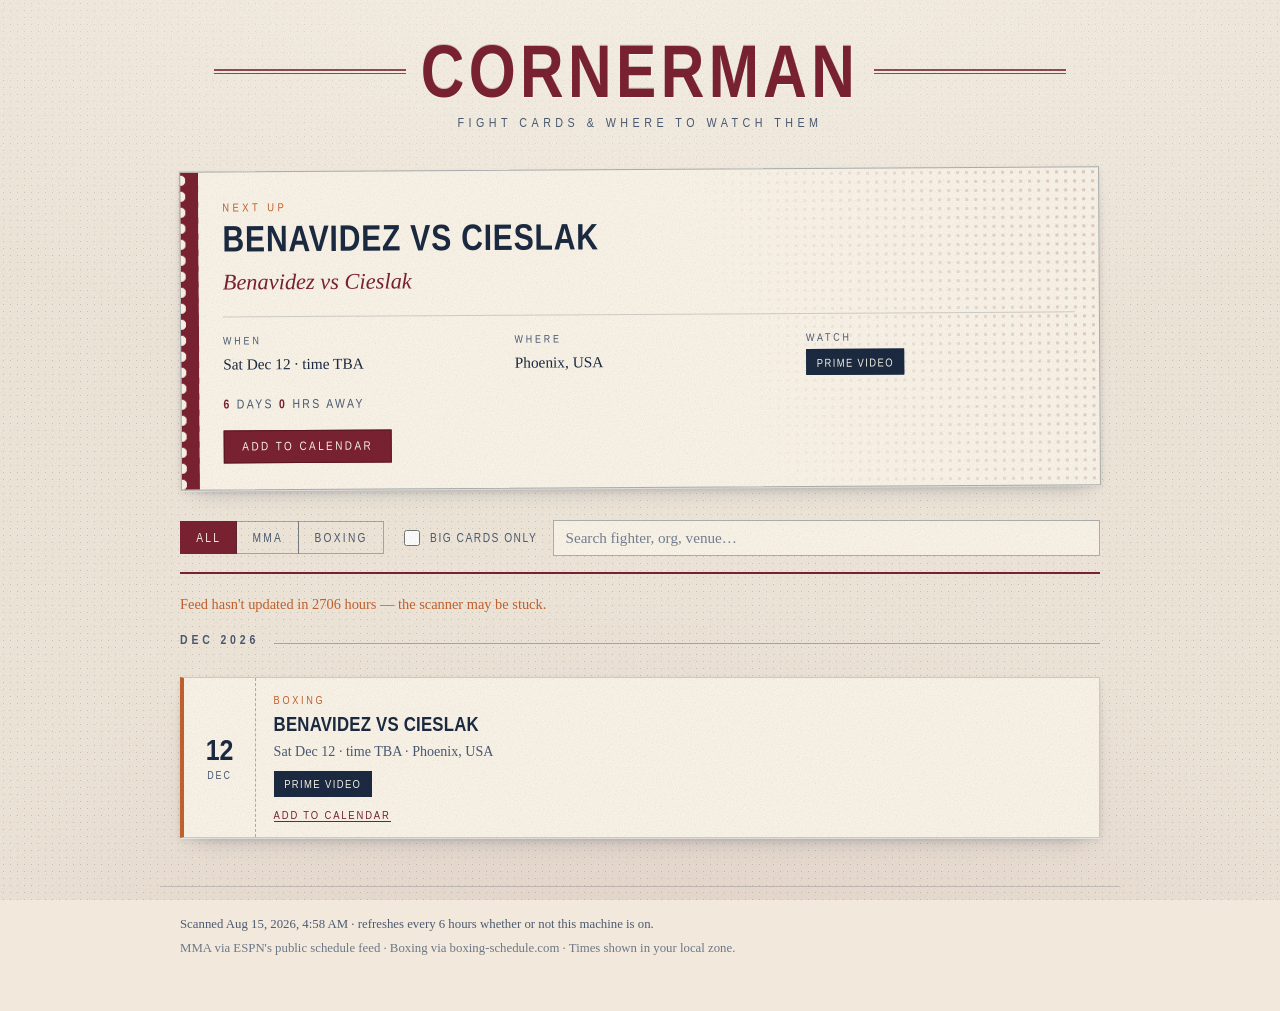
==== docs/index.html @ a3477cb2 "Cornerman: scheduled MMA/boxing scanner with a desktop app Scanning runs on GitHub Actions rather th" ====
<!DOCTYPE html>
<html lang="en">
<head>
<meta charset="utf-8">
<meta name="viewport" content="width=device-width, initial-scale=1, viewport-fit=cover">
<title>Cornerman</title>
<meta name="description" content="Upcoming MMA and boxing cards, and where to watch them.">
<meta name="theme-color" content="#7B2231">
<link rel="manifest" href="manifest.webmanifest">
<link rel="icon" href="icon.svg" type="image/svg+xml">
<link rel="stylesheet" href="styles.css">
</head>
<body>

<div class="grain" aria-hidden="true"></div>

<header class="masthead">
  <div class="masthead__inner">
    <div class="masthead__title">
      <span class="rule rule--l" aria-hidden="true"></span>
      <h1>Cornerman</h1>
      <span class="rule rule--r" aria-hidden="true"></span>
    </div>
    <p class="masthead__sub">Fight cards &amp; where to watch them</p>
  </div>
</header>

<main id="main">

  <section class="hero" id="hero" hidden>
    <div class="hero__stub" aria-hidden="true"></div>
    <div class="hero__body">
      <p class="hero__kicker" id="heroKicker">Next up</p>
      <h2 class="hero__org" id="heroOrg"></h2>
      <p class="hero__bout" id="heroBout"></p>
      <dl class="hero__facts">
        <div><dt>When</dt><dd id="heroWhen"></dd></div>
        <div><dt>Where</dt><dd id="heroWhere"></dd></div>
        <div><dt>Watch</dt><dd id="heroWatch" class="chips"></dd></div>
      </dl>
      <p class="hero__count" id="heroCount"></p>
      <div class="hero__actions">
        <button class="btn" data-ics id="heroIcs">Add to calendar</button>
      </div>
    </div>
  </section>

  <nav class="filters" aria-label="Filter fights">
    <div class="filters__group" role="group" aria-label="Sport">
      <button class="tab is-on" data-sport="all">All</button>
      <button class="tab" data-sport="mma">MMA</button>
      <button class="tab" data-sport="boxing">Boxing</button>
    </div>
    <label class="check">
      <input type="checkbox" id="bigOnly">
      <span>Big cards only</span>
    </label>
    <input type="search" id="search" class="search" placeholder="Search fighter, org, venue…"
           aria-label="Search fighter, organisation or venue">
  </nav>

  <p class="status" id="status" role="status"></p>

  <div id="list" class="list"></div>

  <p class="empty" id="empty" hidden>Nothing matches that. Try a wider filter.</p>

</main>

<footer class="foot">
  <p>Scanned <span id="stamp">—</span> · refreshes every 6 hours whether or not this machine is on.</p>
  <p class="foot__src">MMA via ESPN's public schedule feed · Boxing via boxing&#8209;schedule.com · Times shown in your local zone.</p>
</footer>

<template id="cardTpl">
  <article class="card">
    <div class="card__date" aria-hidden="true">
      <span class="card__day"></span>
      <span class="card__mon"></span>
    </div>
    <div class="card__main">
      <p class="card__org"></p>
      <h3 class="card__bout"></h3>
      <p class="card__meta"></p>
      <div class="chips card__watch"></div>
      <div class="card__tools">
        <button class="link-btn card__toggle" hidden>Full card</button>
        <button class="link-btn" data-ics>Add to calendar</button>
      </div>
      <ol class="bouts" hidden></ol>
    </div>
  </article>
</template>

<script src="app.js"></script>
</body>
</html>
---- docs/styles.css ----
/* Cornerman — "faded fight poster"
   Oxblood and rust on bone paper, ink-navy type. Letterpress headlines,
   halftone shading, torn ticket-stub edges. Deliberately a single committed
   look: a paper poster does not have a dark mode. */

:root {
  --oxblood:   #7B2231;
  --oxblood-d: #5A1622;
  --bone:      #F2E9DC;
  --paper:     #FBF5EA;
  --ink:       #1B2A41;
  --ink-soft:  #4B5A72;
  --rust:      #C4622D;
  --edge:      rgba(27, 42, 65, .18);
  --edge-hard: rgba(27, 42, 65, .34);

  --poster: "Archivo Narrow", "Liberation Sans Narrow", "DejaVu Sans Condensed",
            "Helvetica Neue Condensed", Impact, "Haettenschweiler",
            system-ui, sans-serif;
  --body:   "Iowan Old Style", "Palatino Linotype", Palatino, "Book Antiqua",
            Georgia, serif;

  --shadow: 0 1px 0 rgba(255,255,255,.55), 0 2px 5px rgba(27,42,65,.10),
            0 12px 22px -14px rgba(27,42,65,.35);
}

* { box-sizing: border-box; }

html { -webkit-text-size-adjust: 100%; }

body {
  margin: 0;
  min-height: 100vh;
  background-color: var(--bone);
  /* Two layers of aging: a soft vignette, and a halftone dot field. */
  background-image:
    radial-gradient(120% 90% at 50% -10%, rgba(251,245,234,.95), rgba(242,233,220,0) 60%),
    radial-gradient(90% 70% at 50% 115%, rgba(123,34,49,.10), rgba(242,233,220,0) 70%),
    radial-gradient(var(--edge) .9px, transparent .9px);
  background-size: auto, auto, 7px 7px;
  background-attachment: fixed;
  color: var(--ink);
  font-family: var(--body);
  font-size: 17px;
  line-height: 1.5;
}

/* Paper grain, laid over everything and untouchable. */
.grain {
  position: fixed;
  inset: 0;
  pointer-events: none;
  z-index: 9;
  opacity: .5;
  mix-blend-mode: multiply;
  background-image: url("data:image/svg+xml,%3Csvg xmlns='http://www.w3.org/2000/svg' width='220' height='220'%3E%3Cfilter id='n'%3E%3CfeTurbulence type='fractalNoise' baseFrequency='.82' numOctaves='4' stitchTiles='stitch'/%3E%3CfeColorMatrix type='saturate' values='0'/%3E%3C/filter%3E%3Crect width='100%25' height='100%25' filter='url(%23n)' opacity='.42'/%3E%3C/svg%3E");
}

/* ---------- masthead ---------- */

.masthead {
  padding: 2.4rem 1.25rem 1.1rem;
  text-align: center;
}
.masthead__inner { max-width: 60rem; margin: 0 auto; }

.masthead__title {
  display: flex;
  align-items: center;
  gap: .9rem;
  justify-content: center;
}
.rule {
  flex: 1 1 auto;
  height: 5px;
  max-width: 12rem;
  border-top: 2px solid var(--oxblood);
  border-bottom: 1px solid var(--oxblood);
  opacity: .8;
}

h1 {
  margin: 0;
  font-family: var(--poster);
  font-weight: 800;
  font-stretch: condensed;
  font-size: clamp(2.6rem, 9vw, 4.6rem);
  line-height: .9;
  letter-spacing: .06em;
  text-transform: uppercase;
  color: var(--oxblood);
  /* letterpress: light above, ink below */
  text-shadow: 0 1px 0 rgba(255,255,255,.7), 0 -1px 0 rgba(90,22,34,.25);
}

.masthead__sub {
  margin: .5rem 0 0;
  font-size: .82rem;
  letter-spacing: .34em;
  text-transform: uppercase;
  color: var(--ink-soft);
  font-family: var(--poster);
}

/* ---------- hero ---------- */

main { max-width: 60rem; margin: 0 auto; padding: 0 1.25rem 3rem; }

.hero {
  position: relative;
  display: flex;
  margin: 1.2rem 0 2rem;
  background: var(--paper);
  border: 1px solid var(--edge-hard);
  box-shadow: var(--shadow);
  transform: rotate(-.35deg);
  overflow: hidden;
}
.hero::before {                     /* halftone wash in the corner */
  content: "";
  position: absolute;
  inset: 0 0 auto auto;
  width: 55%; height: 100%;
  background-image: radial-gradient(rgba(123,34,49,.42) 1.4px, transparent 1.5px);
  background-size: 9px 9px;
  -webkit-mask-image: linear-gradient(255deg, #000, transparent 72%);
  mask-image: linear-gradient(255deg, #000, transparent 72%);
  opacity: .5;
  pointer-events: none;
}

/* perforated ticket stub down the left edge */
.hero__stub {
  flex: 0 0 18px;
  background:
    radial-gradient(circle at 0 50%, transparent 5px, var(--oxblood) 5.5px) 0 0 / 100% 16px repeat-y;
}

.hero__body { position: relative; padding: 1.6rem 1.5rem; flex: 1 1 auto; }

.hero__kicker {
  margin: 0;
  font-family: var(--poster);
  font-size: .72rem;
  letter-spacing: .3em;
  text-transform: uppercase;
  color: var(--rust);
}
.hero__org {
  margin: .35rem 0 0;
  font-family: var(--poster);
  font-weight: 800;
  font-stretch: condensed;
  font-size: clamp(1.5rem, 4.6vw, 2.3rem);
  line-height: 1;
  letter-spacing: .02em;
  text-transform: uppercase;
  color: var(--ink);
}
.hero__bout {
  margin: .5rem 0 1.1rem;
  font-size: clamp(1.05rem, 3vw, 1.4rem);
  font-style: italic;
  color: var(--oxblood);
}

.hero__facts {
  display: grid;
  grid-template-columns: repeat(auto-fit, minmax(11rem, 1fr));
  gap: .9rem 1.4rem;
  margin: 0 0 1rem;
  padding-top: .9rem;
  border-top: 1px solid var(--edge);
}
.hero__facts dt {
  font-family: var(--poster);
  font-size: .68rem;
  letter-spacing: .26em;
  text-transform: uppercase;
  color: var(--ink-soft);
  margin-bottom: .25rem;
}
.hero__facts dd { margin: 0; font-size: .96rem; }

.hero__count {
  margin: 0 0 1rem;
  font-family: var(--poster);
  font-size: .8rem;
  letter-spacing: .18em;
  text-transform: uppercase;
  color: var(--ink-soft);
}
.hero__count strong { color: var(--oxblood); font-weight: 700; }

/* ---------- filters ---------- */

.filters {
  display: flex;
  flex-wrap: wrap;
  align-items: center;
  gap: .75rem 1rem;
  margin-bottom: 1.25rem;
  padding-bottom: 1rem;
  border-bottom: 2px solid var(--oxblood);
}
.filters__group { display: flex; }

.tab {
  font-family: var(--poster);
  font-size: .78rem;
  letter-spacing: .18em;
  text-transform: uppercase;
  padding: .5rem .95rem;
  background: transparent;
  border: 1px solid var(--edge-hard);
  margin-left: -1px;
  color: var(--ink-soft);
  cursor: pointer;
}
.tab:first-child { margin-left: 0; }
.tab.is-on {
  background: var(--oxblood);
  border-color: var(--oxblood);
  color: var(--paper);
}
.tab:focus-visible, .btn:focus-visible, .link-btn:focus-visible,
.search:focus-visible, .check input:focus-visible {
  outline: 2px solid var(--rust);
  outline-offset: 2px;
}

.check {
  display: inline-flex;
  align-items: center;
  gap: .45rem;
  font-family: var(--poster);
  font-size: .78rem;
  letter-spacing: .12em;
  text-transform: uppercase;
  color: var(--ink-soft);
  cursor: pointer;
}
.check input { accent-color: var(--oxblood); width: 1rem; height: 1rem; }

.search {
  flex: 1 1 12rem;
  min-width: 0;
  padding: .5rem .7rem;
  font-family: var(--body);
  font-size: .95rem;
  color: var(--ink);
  background: var(--paper);
  border: 1px solid var(--edge-hard);
}
.search::placeholder { color: var(--ink-soft); opacity: .75; }

.status, .empty {
  font-size: .9rem;
  color: var(--ink-soft);
  font-style: italic;
}
.status:empty { display: none; }
.status.is-warn { color: var(--rust); font-style: normal; }

/* ---------- month headings ---------- */

.month {
  display: flex;
  align-items: baseline;
  gap: .9rem;
  margin: 2rem 0 .9rem;
  font-family: var(--poster);
  font-size: .8rem;
  letter-spacing: .3em;
  text-transform: uppercase;
  color: var(--ink-soft);
}
.month::after {
  content: "";
  flex: 1 1 auto;
  height: 1px;
  background: var(--edge-hard);
}
.month:first-child { margin-top: 0; }

/* ---------- cards ---------- */

.list { display: flex; flex-direction: column; gap: .85rem; }

.card {
  display: flex;
  background: var(--paper);
  border: 1px solid var(--edge);
  border-left: 4px solid var(--oxblood);
  box-shadow: var(--shadow);
}
.card[data-sport="boxing"] { border-left-color: var(--rust); }

.card__date {
  flex: 0 0 4.5rem;
  display: flex;
  flex-direction: column;
  align-items: center;
  justify-content: center;
  padding: .9rem .4rem;
  border-right: 1px dashed var(--edge-hard);
  font-family: var(--poster);
  line-height: 1;
}
.card__day { font-size: 1.9rem; font-weight: 800; color: var(--ink); }
.card__mon {
  font-size: .68rem;
  letter-spacing: .18em;
  text-transform: uppercase;
  color: var(--ink-soft);
  margin-top: .3rem;
}

.card__main { padding: .9rem 1.1rem; flex: 1 1 auto; min-width: 0; }

.card__org {
  margin: 0;
  font-family: var(--poster);
  font-size: .7rem;
  letter-spacing: .24em;
  text-transform: uppercase;
  color: var(--rust);
}
.card__bout {
  margin: .2rem 0 .3rem;
  font-family: var(--poster);
  font-weight: 700;
  font-stretch: condensed;
  font-size: 1.28rem;
  line-height: 1.15;
  letter-spacing: .01em;
  text-transform: uppercase;
  color: var(--ink);
}
.card__meta { margin: 0 0 .55rem; font-size: .88rem; color: var(--ink-soft); }

/* ---------- watch chips ---------- */

.chips { display: flex; flex-wrap: wrap; gap: .4rem; }

.chip {
  display: inline-block;
  padding: .22rem .6rem;
  font-family: var(--poster);
  font-size: .72rem;
  letter-spacing: .12em;
  text-transform: uppercase;
  color: var(--paper);
  background: var(--ink);
  border: 1px solid var(--ink);
  text-decoration: none;
}
a.chip:hover { background: var(--oxblood); border-color: var(--oxblood); }
.chip--ppv { background: var(--oxblood); border-color: var(--oxblood); }
.chip--tv  { background: var(--ink-soft); border-color: var(--ink-soft); }
.chip--unannounced,
.chip--other {
  background: transparent;
  color: var(--ink-soft);
  border: 1px dashed var(--edge-hard);
}

/* ---------- buttons ---------- */

.btn {
  font-family: var(--poster);
  font-size: .76rem;
  letter-spacing: .2em;
  text-transform: uppercase;
  padding: .55rem 1.1rem;
  color: var(--paper);
  background: var(--oxblood);
  border: 1px solid var(--oxblood-d);
  cursor: pointer;
}
.btn:hover { background: var(--oxblood-d); }

.card__tools { display: flex; gap: 1.1rem; margin-top: .7rem; }

.link-btn {
  padding: 0;
  background: none;
  border: 0;
  font-family: var(--poster);
  font-size: .72rem;
  letter-spacing: .16em;
  text-transform: uppercase;
  color: var(--oxblood);
  border-bottom: 1px solid currentColor;
  cursor: pointer;
}
.link-btn:hover { color: var(--rust); }

/* ---------- full bout order ---------- */

.bouts {
  margin: .9rem 0 0;
  padding: .8rem 0 0 0;
  list-style: none;
  border-top: 1px dashed var(--edge-hard);
  counter-reset: bout;
}
.bouts li {
  display: flex;
  flex-wrap: wrap;
  align-items: baseline;
  gap: .5rem;
  padding: .3rem 0;
  font-size: .92rem;
}
.bouts li + li { border-top: 1px solid rgba(27,42,65,.07); }

.slot {
  flex: 0 0 auto;
  font-family: var(--poster);
  font-size: .62rem;
  letter-spacing: .16em;
  text-transform: uppercase;
  padding: .12rem .4rem;
  color: var(--paper);
  background: var(--ink-soft);
}
.slot--main   { background: var(--oxblood); }
.slot--comain { background: var(--rust); }
.slot--undercard { background: transparent; color: var(--ink-soft); padding-left: 0; }

.bouts .wt {
  font-family: var(--poster);
  font-size: .68rem;
  letter-spacing: .1em;
  text-transform: uppercase;
  color: var(--ink-soft);
  margin-left: auto;
}
.vs { font-style: italic; color: var(--oxblood); padding: 0 .15rem; }

/* ---------- footer ---------- */

.foot {
  max-width: 60rem;
  margin: 0 auto;
  padding: 1.5rem 1.25rem 3rem;
  border-top: 1px solid var(--edge);
  font-size: .8rem;
  color: var(--ink-soft);
}
.foot p { margin: .3rem 0; }
.foot__src { opacity: .8; }

@media (max-width: 33rem) {
  body { font-size: 16px; }
  .hero__body { padding: 1.2rem 1.1rem; }
  .card__date { flex-basis: 3.6rem; }
  .card__main { padding: .8rem .9rem; }
  .bouts .wt { margin-left: 0; flex-basis: 100%; }
}

@media (prefers-reduced-motion: reduce) {
  * { animation: none !important; transition: none !important; }
}

@media print {
  .grain, .filters, .card__tools, .hero__actions { display: none; }
  body { background: #fff; }
}
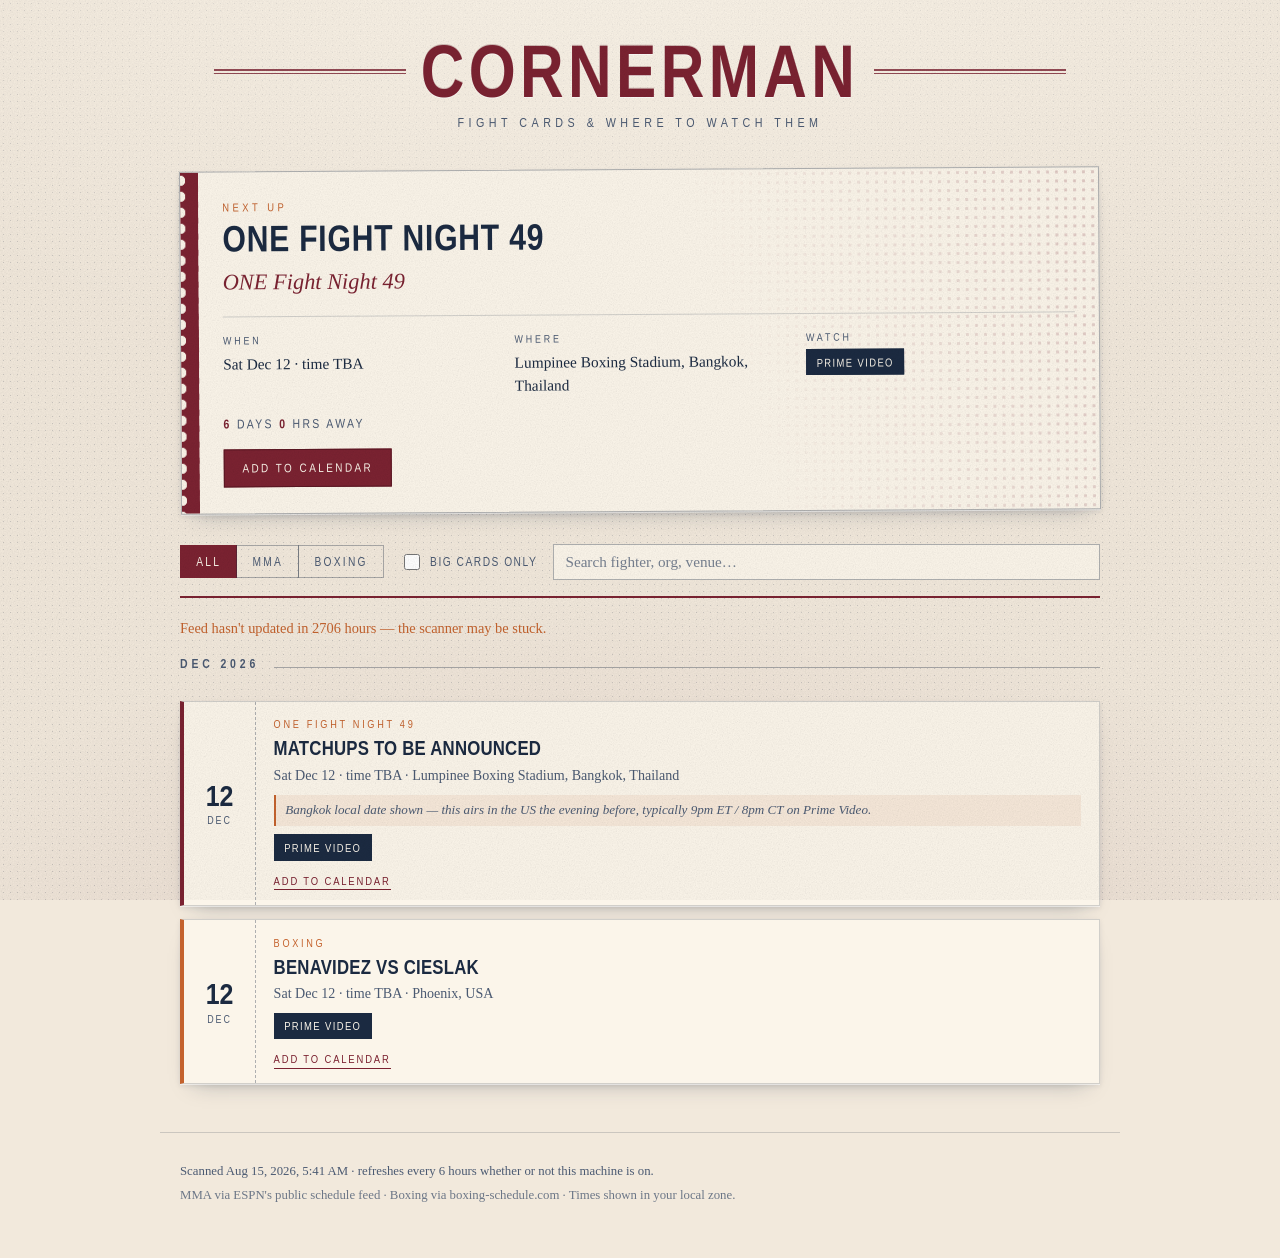
==== commit 9f2d976e: "Open watch and calendar links in a new window. Chrome app mode has no tabs, so target=_blank was rep" ====
--- a/docs/index.html
+++ b/docs/index.html
@@ -40,7 +40,7 @@
       </dl>
       <p class="hero__count" id="heroCount"></p>
       <div class="hero__actions">
-        <button class="btn" data-ics id="heroIcs">Add to calendar</button>
+        <a class="btn" data-ics id="heroIcs" target="_blank" rel="noopener noreferrer">Add to calendar</a>
       </div>
     </div>
   </section>
@@ -85,7 +85,7 @@
       <div class="chips card__watch"></div>
       <div class="card__tools">
         <button class="link-btn card__toggle" hidden>Full card</button>
-        <button class="link-btn" data-ics>Add to calendar</button>
+        <a class="link-btn" data-ics target="_blank" rel="noopener noreferrer">Add to calendar</a>
       </div>
       <ol class="bouts" hidden></ol>
     </div>
--- a/docs/styles.css
+++ b/docs/styles.css
@@ -339,6 +339,18 @@
 }
 .card__meta { margin: 0 0 .55rem; font-size: .88rem; color: var(--ink-soft); }
 
+/* Caveats that keep a date from being misread (e.g. Asian cards that air in
+   the US the evening before). */
+.note {
+  margin: 0 0 .55rem;
+  padding: .35rem .6rem;
+  font-size: .82rem;
+  font-style: italic;
+  color: var(--ink-soft);
+  background: rgba(196, 98, 45, .09);
+  border-left: 2px solid var(--rust);
+}
+
 /* ---------- watch chips ---------- */
 
 .chips { display: flex; flex-wrap: wrap; gap: .4rem; }
@@ -368,6 +380,7 @@
 /* ---------- buttons ---------- */
 
 .btn {
+  display: inline-block;
   font-family: var(--poster);
   font-size: .76rem;
   letter-spacing: .2em;
@@ -376,6 +389,7 @@
   color: var(--paper);
   background: var(--oxblood);
   border: 1px solid var(--oxblood-d);
+  text-decoration: none;
   cursor: pointer;
 }
 .btn:hover { background: var(--oxblood-d); }
@@ -392,6 +406,7 @@
   text-transform: uppercase;
   color: var(--oxblood);
   border-bottom: 1px solid currentColor;
+  text-decoration: none;
   cursor: pointer;
 }
 .link-btn:hover { color: var(--rust); }
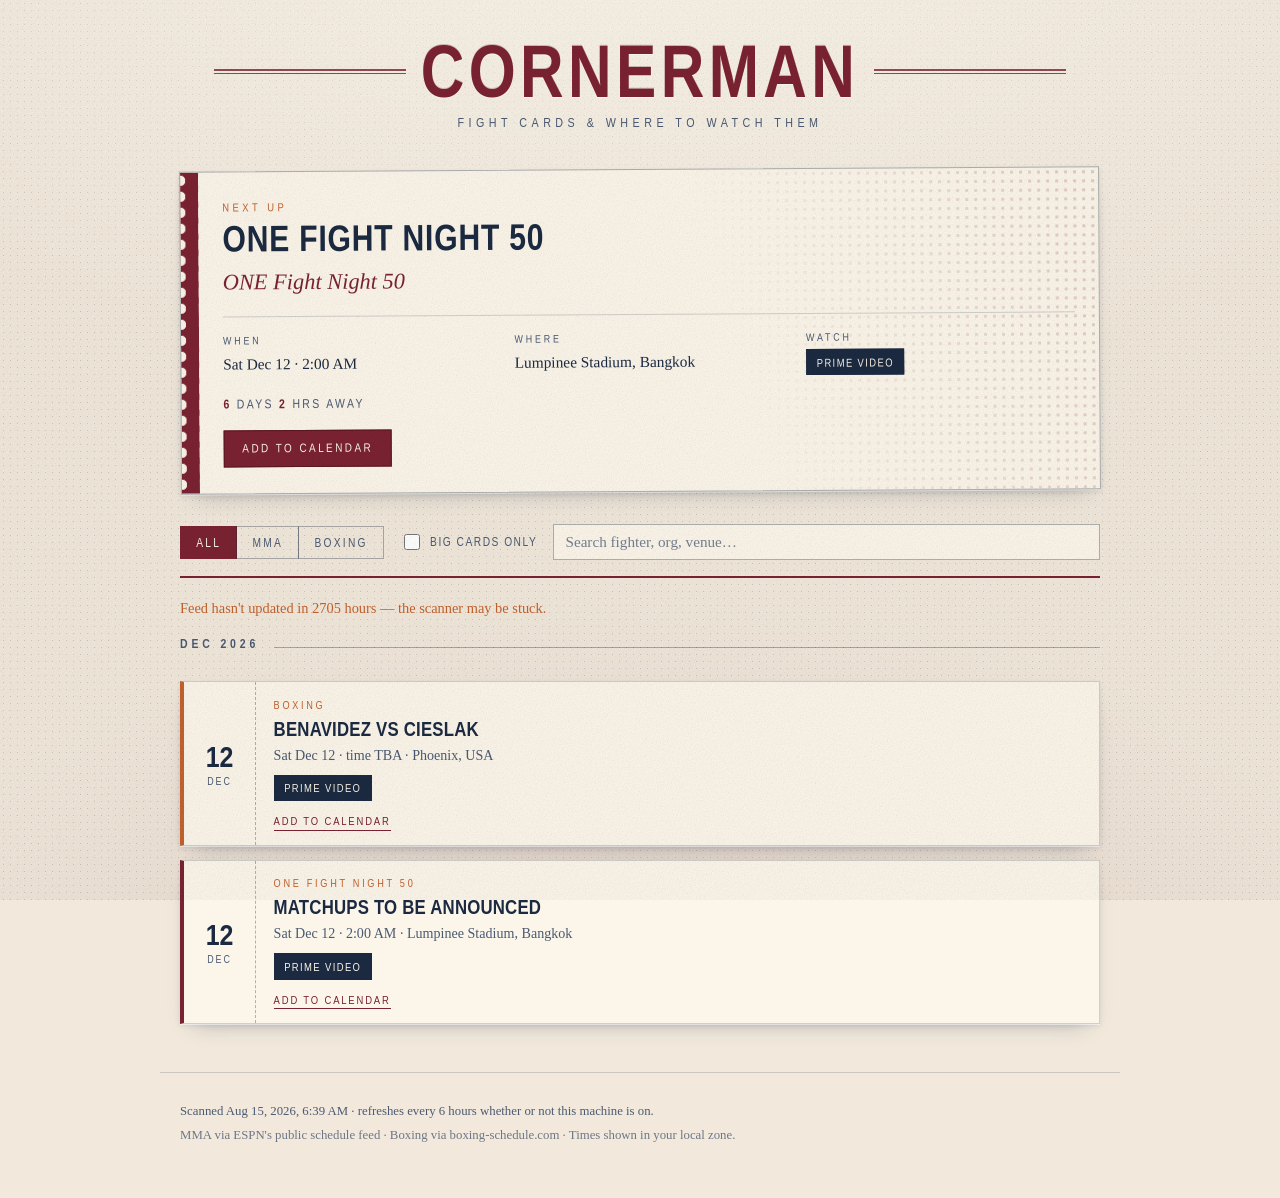
==== commit 56255010: "Show ESPN fighter headshots on UFC and PFL cards. Official posters are not in the feed, so the main-" ====
--- a/docs/index.html
+++ b/docs/index.html
@@ -43,6 +43,7 @@
         <a class="btn" data-ics id="heroIcs" target="_blank" rel="noopener noreferrer">Add to calendar</a>
       </div>
     </div>
+    <div class="hero__faces faces" id="heroFaces" hidden></div>
   </section>
 
   <nav class="filters" aria-label="Filter fights">
@@ -78,6 +79,7 @@
       <span class="card__day"></span>
       <span class="card__mon"></span>
     </div>
+    <div class="card__faces faces" hidden></div>
     <div class="card__main">
       <p class="card__org"></p>
       <h3 class="card__bout"></h3>
--- a/docs/styles.css
+++ b/docs/styles.css
@@ -136,7 +136,74 @@
     radial-gradient(circle at 0 50%, transparent 5px, var(--oxblood) 5.5px) 0 0 / 100% 16px repeat-y;
 }
 
-.hero__body { position: relative; padding: 1.6rem 1.5rem; flex: 1 1 auto; }
+.hero__body { position: relative; padding: 1.6rem 1.5rem; flex: 1 1 auto; min-width: 0; z-index: 1; }
+
+.faces {
+  position: relative;
+  display: flex;
+  align-items: flex-end;
+  justify-content: center;
+  gap: 0;
+  flex: 0 0 auto;
+  overflow: hidden;
+  background: rgba(123, 34, 49, .08);
+}
+.faces[hidden] { display: none; }
+.faces img {
+  display: block;
+  width: 7.2rem;
+  height: 9.4rem;
+  object-fit: cover;
+  object-position: 50% 12%;
+  filter: grayscale(1) contrast(1.2) brightness(.82);
+  mix-blend-mode: multiply;
+}
+.faces::after {
+  content: "";
+  position: absolute;
+  inset: 0;
+  background: var(--oxblood);
+  mix-blend-mode: color;
+  opacity: .55;
+  pointer-events: none;
+}
+.faces__vs {
+  position: absolute;
+  left: 50%;
+  bottom: .55rem;
+  transform: translateX(-50%);
+  z-index: 1;
+  font-family: var(--poster);
+  font-size: .62rem;
+  font-weight: 800;
+  letter-spacing: .18em;
+  text-transform: uppercase;
+  color: var(--paper);
+  background: var(--oxblood);
+  padding: .15rem .4rem;
+}
+
+.hero__faces {
+  flex: 0 0 15.2rem;
+  min-height: 11rem;
+  border-left: 1px solid var(--edge);
+}
+.hero__faces img {
+  width: 50%;
+  height: 100%;
+  min-height: 12.5rem;
+}
+
+.card__faces {
+  flex: 0 0 6.6rem;
+  align-self: stretch;
+  border-right: 1px dashed var(--edge);
+}
+.card__faces img {
+  width: 3.3rem;
+  height: 100%;
+  min-height: 5.4rem;
+}
 
 .hero__kicker {
   margin: 0;
@@ -469,8 +536,19 @@
 
 @media (max-width: 33rem) {
   body { font-size: 16px; }
+  .hero { flex-wrap: wrap; }
+  .hero__stub { display: none; }
+  .hero__faces {
+    flex: 1 1 100%;
+    border-left: 0;
+    border-bottom: 1px solid var(--edge);
+    min-height: 9rem;
+  }
+  .hero__faces img { min-height: 9rem; }
   .hero__body { padding: 1.2rem 1.1rem; }
   .card__date { flex-basis: 3.6rem; }
+  .card__faces { flex-basis: 5.2rem; }
+  .card__faces img { width: 2.6rem; }
   .card__main { padding: .8rem .9rem; }
   .bouts .wt { margin-left: 0; flex-basis: 100%; }
 }
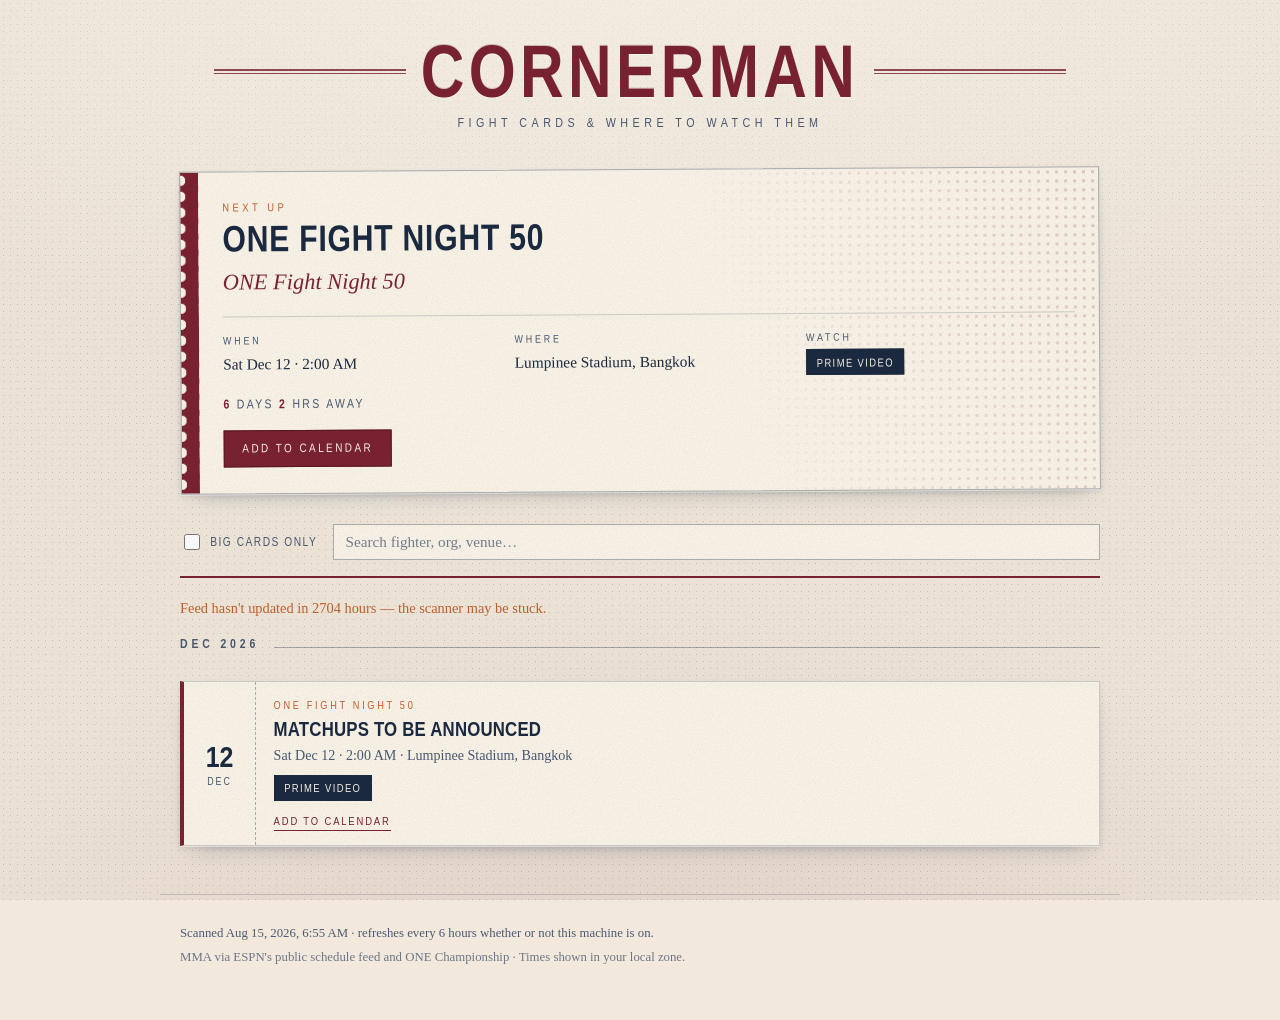
==== commit ee61fe3a: "Drop boxing/DAZN cards and give fighter photos a full landscape slot. Paid boxing was crowding the l" ====
--- a/docs/index.html
+++ b/docs/index.html
@@ -4,7 +4,7 @@
 <meta charset="utf-8">
 <meta name="viewport" content="width=device-width, initial-scale=1, viewport-fit=cover">
 <title>Cornerman</title>
-<meta name="description" content="Upcoming MMA and boxing cards, and where to watch them.">
+<meta name="description" content="Upcoming MMA cards and where to watch them.">
 <meta name="theme-color" content="#7B2231">
 <link rel="manifest" href="manifest.webmanifest">
 <link rel="icon" href="icon.svg" type="image/svg+xml">
@@ -47,11 +47,6 @@
   </section>
 
   <nav class="filters" aria-label="Filter fights">
-    <div class="filters__group" role="group" aria-label="Sport">
-      <button class="tab is-on" data-sport="all">All</button>
-      <button class="tab" data-sport="mma">MMA</button>
-      <button class="tab" data-sport="boxing">Boxing</button>
-    </div>
     <label class="check">
       <input type="checkbox" id="bigOnly">
       <span>Big cards only</span>
@@ -70,7 +65,7 @@
 
 <footer class="foot">
   <p>Scanned <span id="stamp">—</span> · refreshes every 6 hours whether or not this machine is on.</p>
-  <p class="foot__src">MMA via ESPN's public schedule feed · Boxing via boxing&#8209;schedule.com · Times shown in your local zone.</p>
+  <p class="foot__src">MMA via ESPN's public schedule feed and ONE Championship · Times shown in your local zone.</p>
 </footer>
 
 <template id="cardTpl">
@@ -79,7 +74,6 @@
       <span class="card__day"></span>
       <span class="card__mon"></span>
     </div>
-    <div class="card__faces faces" hidden></div>
     <div class="card__main">
       <p class="card__org"></p>
       <h3 class="card__bout"></h3>
@@ -91,6 +85,7 @@
       </div>
       <ol class="bouts" hidden></ol>
     </div>
+    <div class="card__faces faces" hidden></div>
   </article>
 </template>
 
--- a/docs/styles.css
+++ b/docs/styles.css
@@ -141,23 +141,26 @@
 .faces {
   position: relative;
   display: flex;
-  align-items: flex-end;
+  align-items: center;
   justify-content: center;
   gap: 0;
-  flex: 0 0 auto;
-  overflow: hidden;
+  flex: 1 1 20rem;
+  min-width: 14rem;
+  max-width: 28rem;
   background: rgba(123, 34, 49, .08);
 }
-.faces[hidden] { display: none; }
+.faces[hidden] { display: none !important; }
 .faces img {
   display: block;
-  width: 7.2rem;
-  height: 9.4rem;
-  object-fit: cover;
-  object-position: 50% 12%;
-  filter: grayscale(1) contrast(1.2) brightness(.82);
+  width: 50%;
+  height: auto;
+  aspect-ratio: 600 / 436;
+  object-fit: contain;
+  object-position: center;
+  filter: grayscale(1) contrast(1.15) brightness(.88);
   mix-blend-mode: multiply;
 }
+.faces--solo img { width: 100%; }
 .faces::after {
   content: "";
   position: absolute;
@@ -184,25 +187,19 @@
 }
 
 .hero__faces {
-  flex: 0 0 15.2rem;
-  min-height: 11rem;
+  flex: 1 1 26rem;
+  max-width: 32rem;
+  min-width: 16rem;
   border-left: 1px solid var(--edge);
 }
-.hero__faces img {
-  width: 50%;
-  height: 100%;
-  min-height: 12.5rem;
-}
+
+.card__main { padding: .9rem 1.1rem; flex: 1 1 16rem; min-width: 0; }
 
 .card__faces {
-  flex: 0 0 6.6rem;
+  flex: 1 1 18rem;
+  max-width: 24rem;
   align-self: stretch;
-  border-right: 1px dashed var(--edge);
-}
-.card__faces img {
-  width: 3.3rem;
-  height: 100%;
-  min-height: 5.4rem;
+  border-left: 1px dashed var(--edge);
 }
 
 .hero__kicker {
@@ -383,8 +380,6 @@
   margin-top: .3rem;
 }
 
-.card__main { padding: .9rem 1.1rem; flex: 1 1 auto; min-width: 0; }
-
 .card__org {
   margin: 0;
   font-family: var(--poster);
@@ -534,22 +529,30 @@
 .foot p { margin: .3rem 0; }
 .foot__src { opacity: .8; }
 
-@media (max-width: 33rem) {
+@media (max-width: 40rem) {
   body { font-size: 16px; }
   .hero { flex-wrap: wrap; }
   .hero__stub { display: none; }
   .hero__faces {
     flex: 1 1 100%;
+    max-width: none;
+    min-width: 0;
     border-left: 0;
     border-bottom: 1px solid var(--edge);
-    min-height: 9rem;
+    order: -1;
   }
-  .hero__faces img { min-height: 9rem; }
   .hero__body { padding: 1.2rem 1.1rem; }
+  .card { flex-wrap: wrap; }
   .card__date { flex-basis: 3.6rem; }
-  .card__faces { flex-basis: 5.2rem; }
-  .card__faces img { width: 2.6rem; }
-  .card__main { padding: .8rem .9rem; }
+  .card__main { flex: 1 1 12rem; padding: .8rem .9rem; }
+  .card__faces {
+    flex: 1 1 100%;
+    max-width: none;
+    min-width: 0;
+    order: 10;
+    border-left: 0;
+    border-top: 1px dashed var(--edge);
+  }
   .bouts .wt { margin-left: 0; flex-basis: 100%; }
 }
 
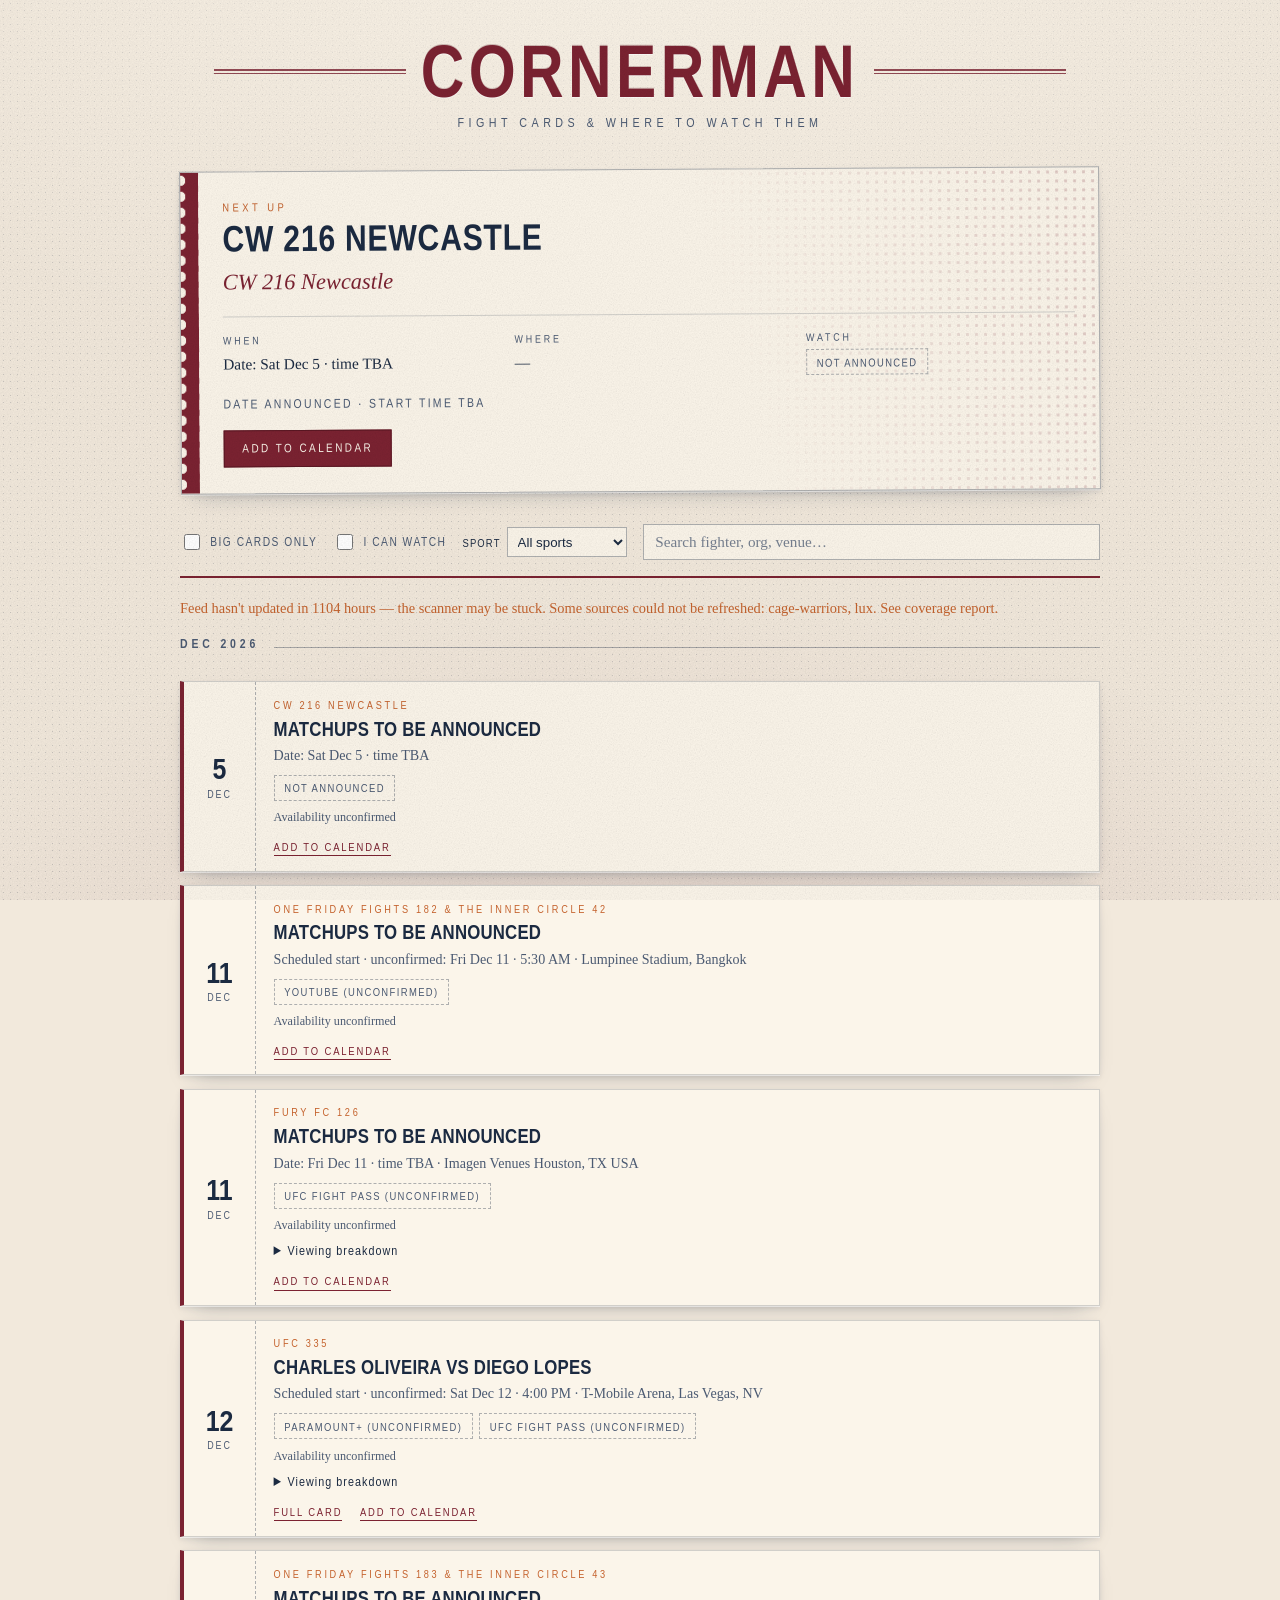
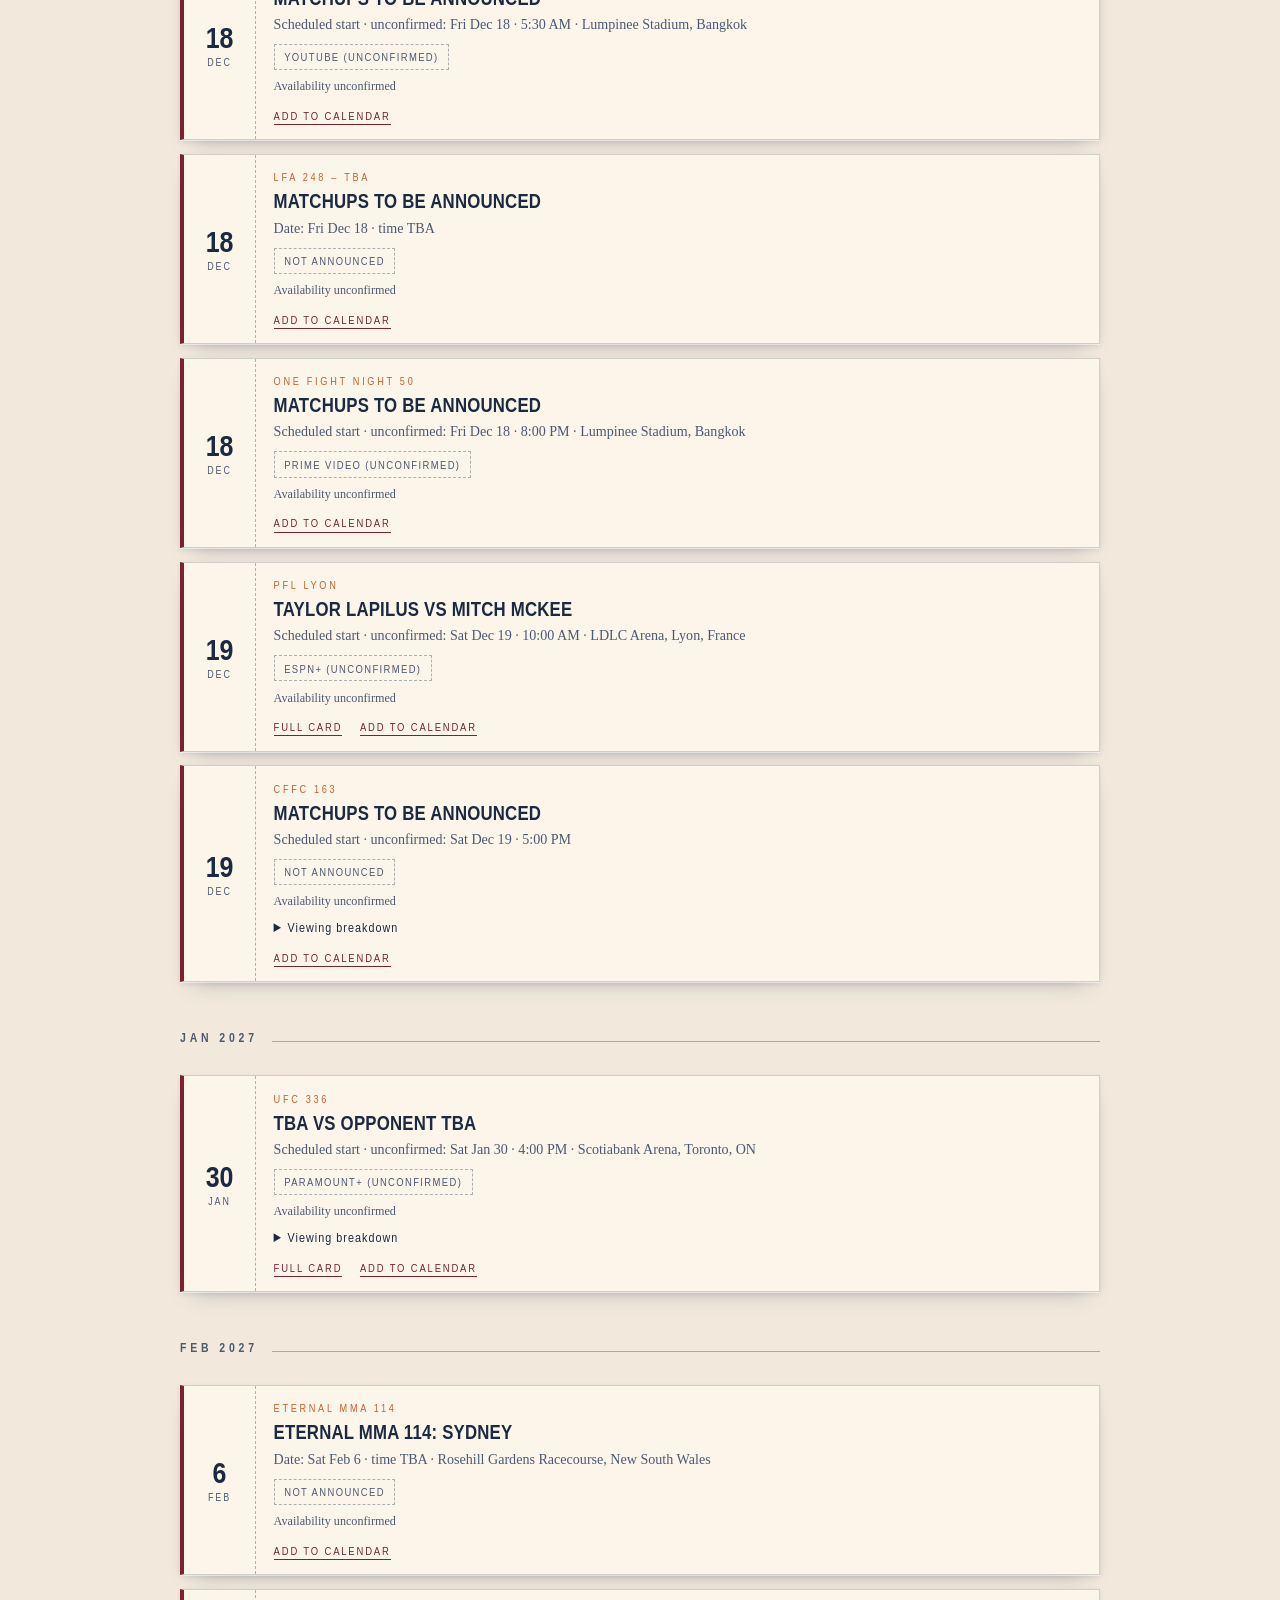
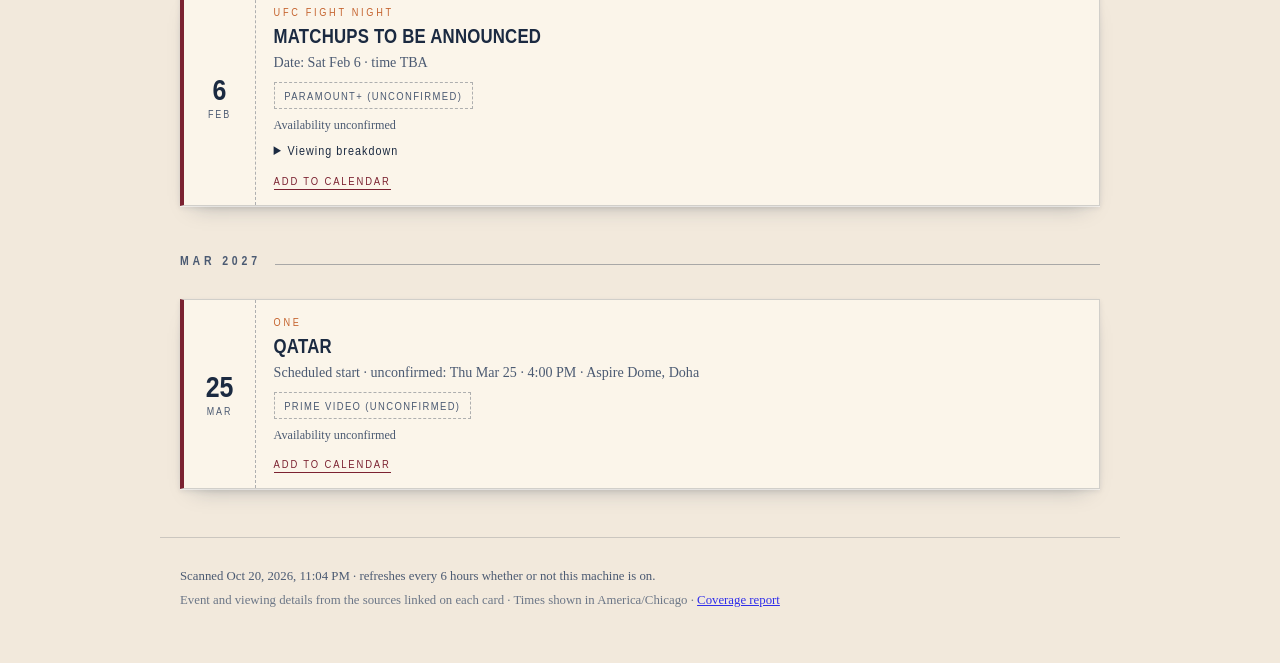
==== commit 12dd0281: "Expand official event coverage, segment access and daily ntfy digest" ====
--- a/docs/index.html
+++ b/docs/index.html
@@ -51,6 +51,18 @@
       <input type="checkbox" id="bigOnly">
       <span>Big cards only</span>
     </label>
+    <label class="check">
+      <input type="checkbox" id="includedOnly" aria-label="Show events I can watch">
+      <span>I can watch</span>
+    </label>
+    <label class="filter-select">Sport
+      <select id="sportFilter" aria-label="Filter by sport">
+        <option value="all">All sports</option><option value="mma">MMA</option>
+        <option value="grappling">Grappling</option><option value="kickboxing">Kickboxing</option>
+        <option value="muay_thai">Muay Thai</option><option value="boxing">Boxing</option>
+        <option value="combat_sports">Combat sports</option>
+      </select>
+    </label>
     <input type="search" id="search" class="search" placeholder="Search fighter, org, venue…"
            aria-label="Search fighter, organisation or venue">
   </nav>
@@ -65,7 +77,7 @@
 
 <footer class="foot">
   <p>Scanned <span id="stamp">—</span> · refreshes every 6 hours whether or not this machine is on.</p>
-  <p class="foot__src">MMA via ESPN's public schedule feed and ONE Championship · Times shown in your local zone.</p>
+  <p class="foot__src">Event and viewing details from the sources linked on each card · Times shown in America/Chicago · <a href="coverage.json">Coverage report</a></p>
 </footer>
 
 <template id="cardTpl">
@@ -79,6 +91,8 @@
       <h3 class="card__bout"></h3>
       <p class="card__meta"></p>
       <div class="chips card__watch"></div>
+      <p class="availability"></p>
+      <details class="viewing" hidden><summary>Viewing breakdown</summary><div class="viewing__body"></div></details>
       <div class="card__tools">
         <button class="link-btn card__toggle" hidden>Full card</button>
         <a class="link-btn" data-ics target="_blank" rel="noopener noreferrer">Add to calendar</a>
--- a/docs/styles.css
+++ b/docs/styles.css
@@ -141,25 +141,31 @@
 .faces {
   position: relative;
   display: flex;
-  align-items: center;
+  align-items: stretch;
   justify-content: center;
   gap: 0;
   flex: 1 1 20rem;
   min-width: 14rem;
   max-width: 28rem;
   background: rgba(123, 34, 49, .08);
+  overflow: hidden;
 }
 .faces[hidden] { display: none !important; }
 .faces img {
   display: block;
   width: 50%;
   height: auto;
-  aspect-ratio: 600 / 436;
-  object-fit: contain;
-  object-position: center;
+  aspect-ratio: 3 / 2;
+  object-fit: cover;
+  /* ESPN shots have empty studio above the head and a hard crop at the chest.
+     Pin to the lower part of the frame, then fade the chest line out. */
+  object-position: 50% 78%;
   filter: grayscale(1) contrast(1.15) brightness(.88);
   mix-blend-mode: multiply;
-}
+  -webkit-mask-image: linear-gradient(to bottom, #000 62%, transparent 100%);
+  mask-image: linear-gradient(to bottom, #000 62%, transparent 100%);
+}
+.faces--solo img { width: 100%; }
 .faces--solo img { width: 100%; }
 .faces::after {
   content: "";
@@ -173,8 +179,8 @@
 .faces__vs {
   position: absolute;
   left: 50%;
-  bottom: .55rem;
-  transform: translateX(-50%);
+  top: 58%;
+  transform: translate(-50%, -50%);
   z-index: 1;
   font-family: var(--poster);
   font-size: .62rem;
@@ -190,6 +196,7 @@
   flex: 1 1 26rem;
   max-width: 32rem;
   min-width: 16rem;
+  align-self: center;
   border-left: 1px solid var(--edge);
 }
 
@@ -268,6 +275,8 @@
   border-bottom: 2px solid var(--oxblood);
 }
 .filters__group { display: flex; }
+.filter-select { display: inline-flex; align-items: center; gap: .4rem; font-family: var(--poster); font-size: .72rem; letter-spacing: .1em; text-transform: uppercase; }
+.filter-select select { max-width: 10rem; padding: .35rem; color: var(--ink); background: var(--paper); border: 1px solid var(--edge-hard); }
 
 .tab {
   font-family: var(--poster);
@@ -438,6 +447,13 @@
   color: var(--ink-soft);
   border: 1px dashed var(--edge-hard);
 }
+.availability { margin: .45rem 0 0; color: var(--ink-soft); font-size: .76rem; }
+.viewing { margin-top: .45rem; font-size: .82rem; }
+.viewing summary { cursor: pointer; font-family: var(--poster); letter-spacing: .08em; }
+.viewing__body { display: grid; gap: .55rem; margin-top: .5rem; }
+.viewing__body section { padding: .45rem; border-left: 2px solid var(--rust); overflow-wrap: anywhere; }
+.viewing__body h4, .viewing__body p { margin: 0 0 .3rem; }
+.viewing__body small { display: block; margin-top: .3rem; color: var(--ink-soft); }
 
 /* ---------- buttons ---------- */
 
